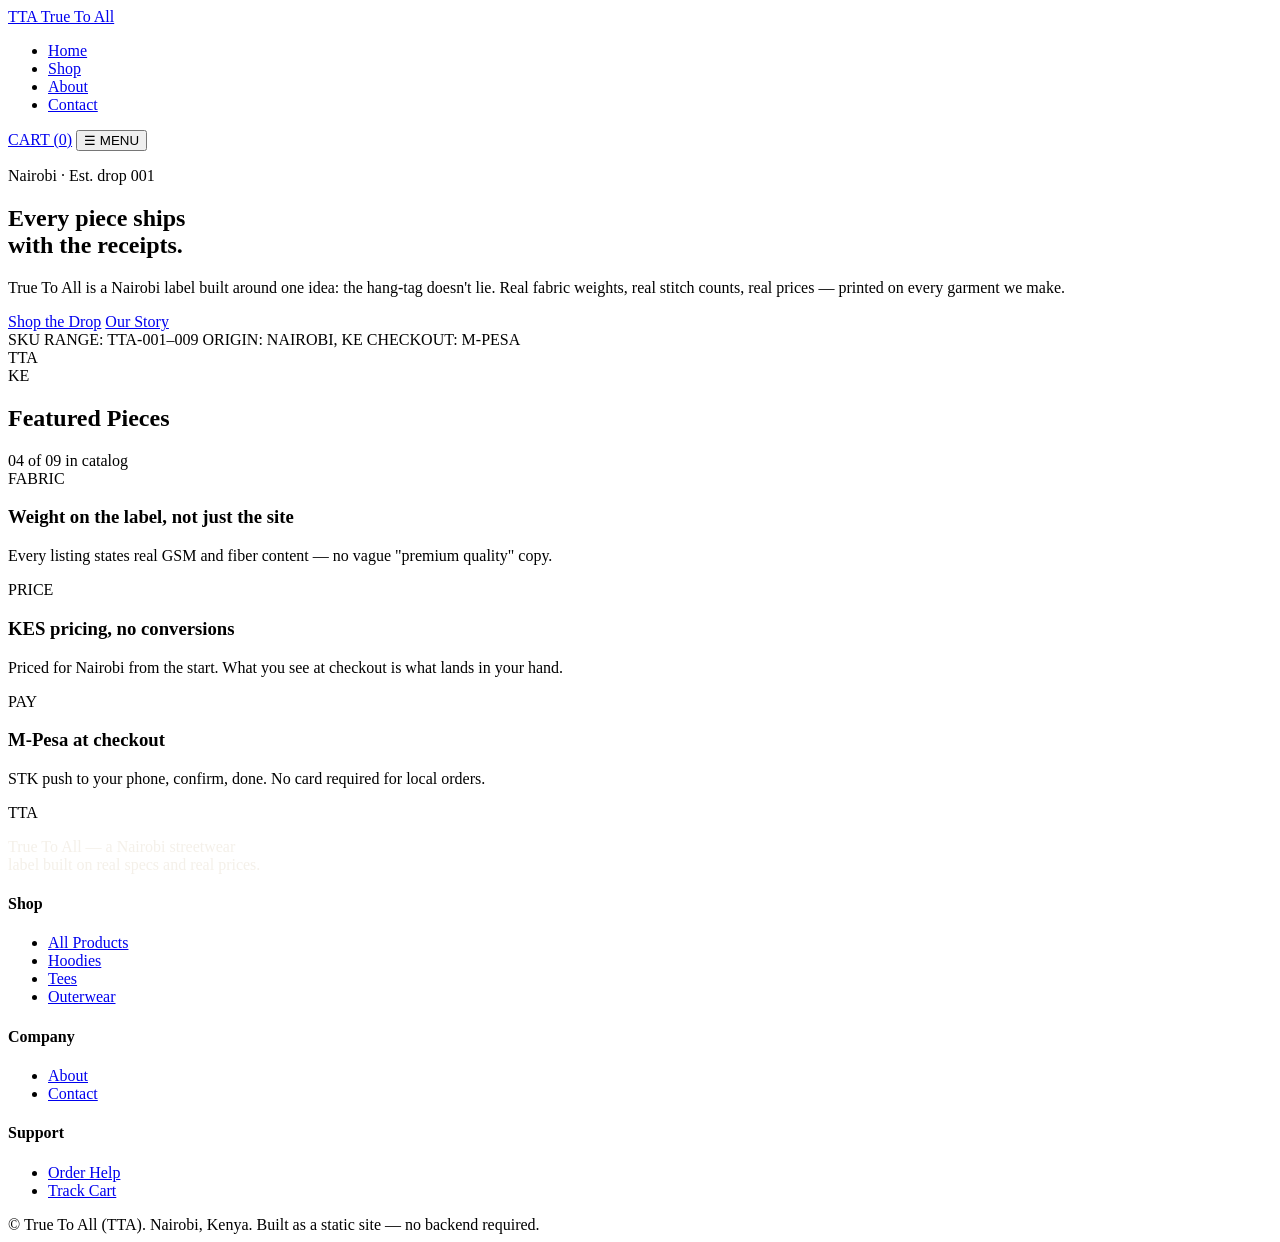
==== index.html @ 3c399b12 "Add files via upload" ====
<!DOCTYPE html>
<html lang="en">
<head>
<meta charset="UTF-8">
<meta name="viewport" content="width=device-width, initial-scale=1.0">
<title>True To All (TTA) — Nairobi Streetwear</title>
<meta name="description" content="True To All (TTA) is a Nairobi-based streetwear label. Hoodies, tees, outerwear and accessories built like the hang-tags they ship with.">
<link rel="preconnect" href="https://fonts.googleapis.com">
<link rel="stylesheet" href="assets/style.css">
</head>
<body>

<header class="site-header">
  <div class="wrap header-inner">
    <a href="index.html" class="logo-stamp">
      <span class="stamp-ring">TTA</span>
      True To All
    </a>
    <nav class="main-nav" aria-label="Primary">
      <ul>
        <li><a href="index.html" class="active">Home</a></li>
        <li><a href="shop.html">Shop</a></li>
        <li><a href="about.html">About</a></li>
        <li><a href="contact.html">Contact</a></li>
      </ul>
    </nav>
    <div class="header-actions">
      <a href="cart.html" class="cart-link">CART (<span id="cart-count">0</span>)</a>
      <button class="nav-toggle" aria-expanded="false" aria-label="Toggle menu">☰ MENU</button>
    </div>
  </div>
</header>

<main>
  <section class="hero">
    <div class="wrap">
      <div class="hang-tag">
        <div class="tag-hole"><div class="eyelet"></div></div>
        <div>
          <p class="eyebrow">Nairobi · Est. drop 001</p>
          <h1>Every piece ships<br>with the <span class="accent">receipts.</span></h1>
          <p class="lede">True To All is a Nairobi label built around one idea: the hang-tag doesn't lie. Real fabric weights, real stitch counts, real prices — printed on every garment we make.</p>
          <div class="hero-ctas">
            <a href="shop.html" class="btn">Shop the Drop</a>
            <a href="about.html" class="btn ghost">Our Story</a>
          </div>
          <div class="hero-meta">
            <span>SKU RANGE: TTA-001–009</span>
            <span>ORIGIN: NAIROBI, KE</span>
            <span>CHECKOUT: M-PESA</span>
          </div>
        </div>
        <div class="hero-visual">
          <div class="stamp-big">TTA<br>KE</div>
        </div>
      </div>
    </div>
  </section>

  <section class="section" id="featured">
    <div class="wrap">
      <div class="section-head">
        <h2>Featured Pieces</h2>
        <span class="tag-label">04 of 09 in catalog</span>
      </div>
      <div class="product-grid" id="featured-grid"></div>
    </div>
  </section>

  <section class="section" style="padding-top:0;">
    <div class="wrap">
      <div class="values-grid">
        <div class="value-card">
          <span class="num-tag">FABRIC</span>
          <h3>Weight on the label, not just the site</h3>
          <p>Every listing states real GSM and fiber content — no vague "premium quality" copy.</p>
        </div>
        <div class="value-card">
          <span class="num-tag">PRICE</span>
          <h3>KES pricing, no conversions</h3>
          <p>Priced for Nairobi from the start. What you see at checkout is what lands in your hand.</p>
        </div>
        <div class="value-card">
          <span class="num-tag">PAY</span>
          <h3>M-Pesa at checkout</h3>
          <p>STK push to your phone, confirm, done. No card required for local orders.</p>
        </div>
      </div>
    </div>
  </section>
</main>

<footer class="site-footer">
  <div class="wrap">
    <div class="footer-grid">
      <div>
        <div class="footer-logo">TTA</div>
        <p style="color:rgba(239,234,224,0.7); max-width:32ch;">True To All — a Nairobi streetwear label built on real specs and real prices.</p>
      </div>
      <div>
        <h4>Shop</h4>
        <ul>
          <li><a href="shop.html">All Products</a></li>
          <li><a href="shop.html">Hoodies</a></li>
          <li><a href="shop.html">Tees</a></li>
          <li><a href="shop.html">Outerwear</a></li>
        </ul>
      </div>
      <div>
        <h4>Company</h4>
        <ul>
          <li><a href="about.html">About</a></li>
          <li><a href="contact.html">Contact</a></li>
        </ul>
      </div>
      <div>
        <h4>Support</h4>
        <ul>
          <li><a href="contact.html">Order Help</a></li>
          <li><a href="cart.html">Track Cart</a></li>
        </ul>
      </div>
    </div>
    <div class="footer-bottom">
      <span>© <span id="year"></span> True To All (TTA). Nairobi, Kenya.</span>
      <span>Built as a static site — no backend required.</span>
    </div>
  </div>
</footer>

<script src="assets/products.js"></script>
<script src="assets/cart.js"></script>
<script src="assets/main.js"></script>
<script>
  const featured = TTA_PRODUCTS.slice(0, 4);
  const grid = document.getElementById("featured-grid");
  grid.innerHTML = featured.map(p => `
    <article class="tag-card">
      <div class="tag-card-top">
        <span>${p.sku}</span>
        <span>${p.cat}</span>
      </div>
      <a href="product.html?id=${p.id}" class="tag-card-media">
        <span class="glyph">${p.art}</span>
        ${p.stock === "Low Stock" ? '<span class="stock-badge">Low Stock</span>' : ''}
      </a>
      <div class="tag-card-body">
        <span class="cat">${p.cat}</span>
        <h3><a href="product.html?id=${p.id}">${p.name}</a></h3>
        <div class="tag-card-price">${formatKES(p.price)}</div>
        <div class="tag-card-actions">
          <a href="product.html?id=${p.id}" class="btn small">View</a>
        </div>
      </div>
    </article>
  `).join("");
</script>
</body>
</html>
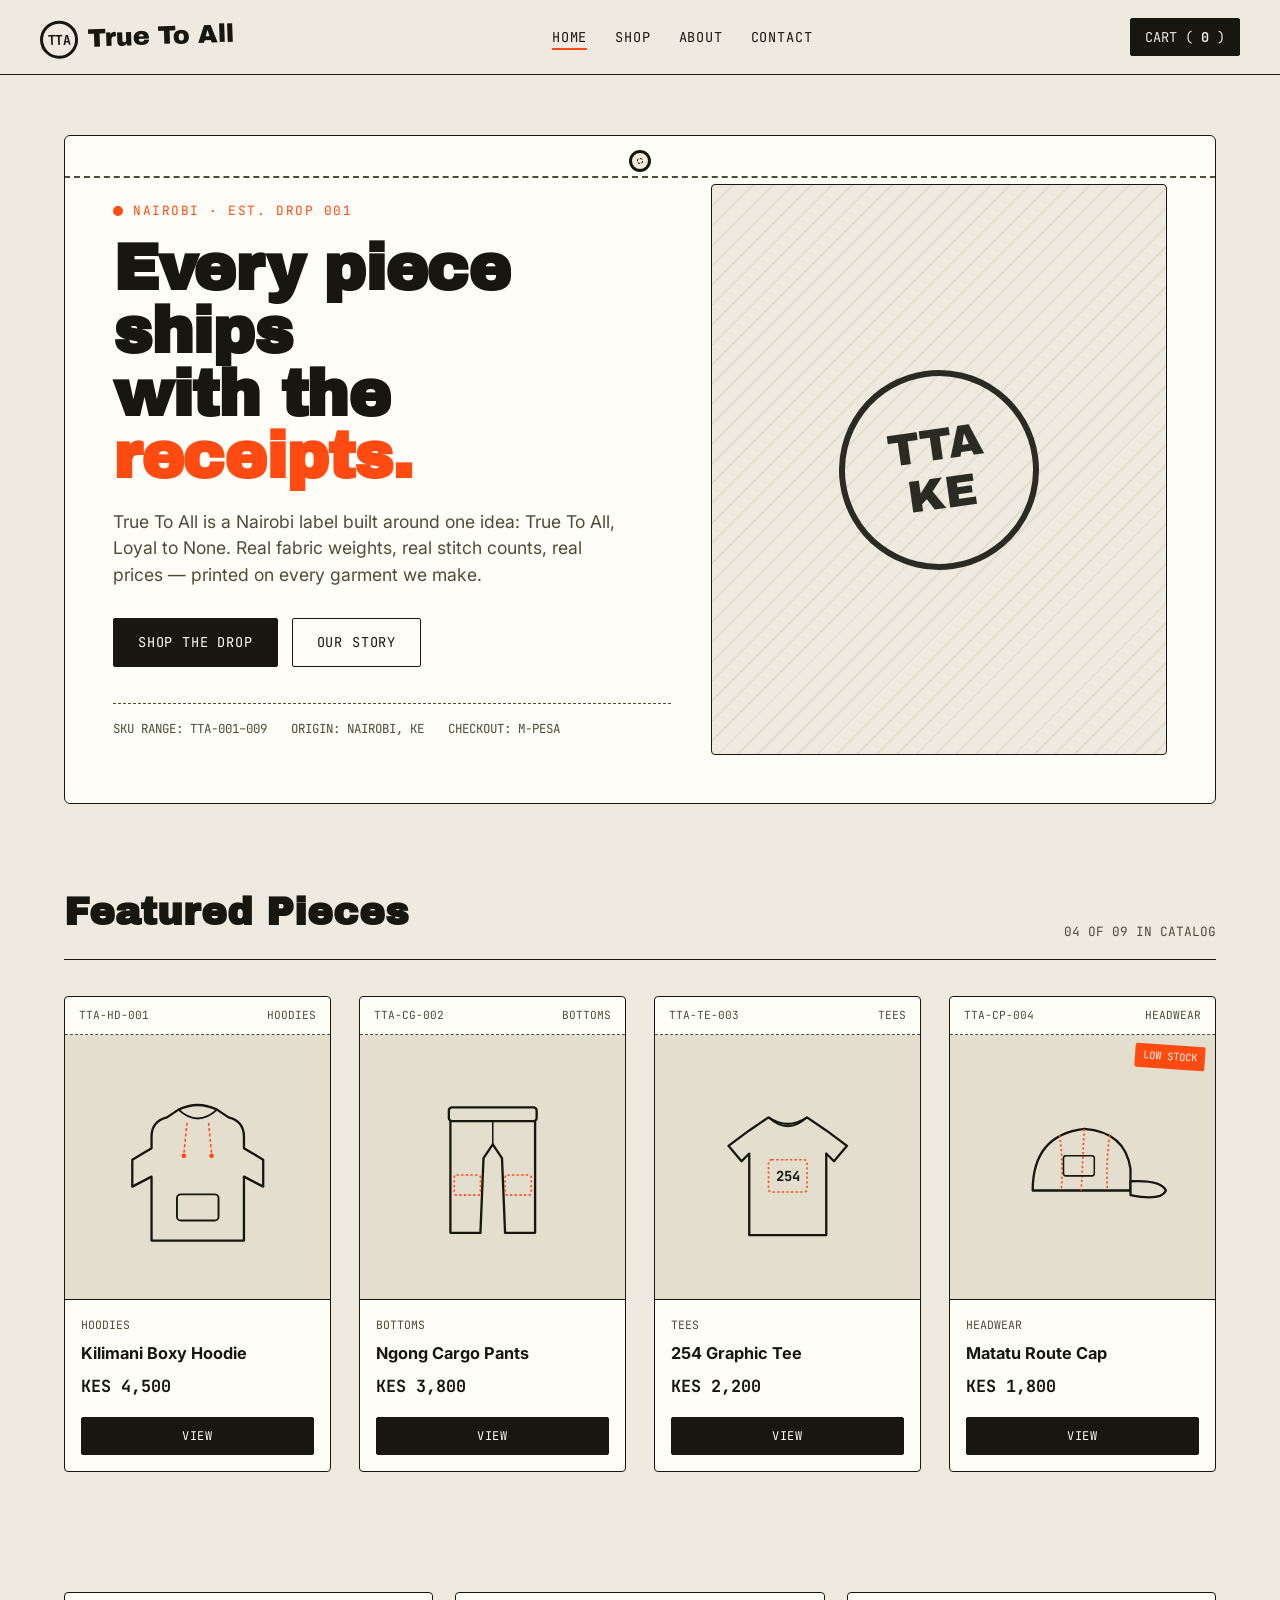
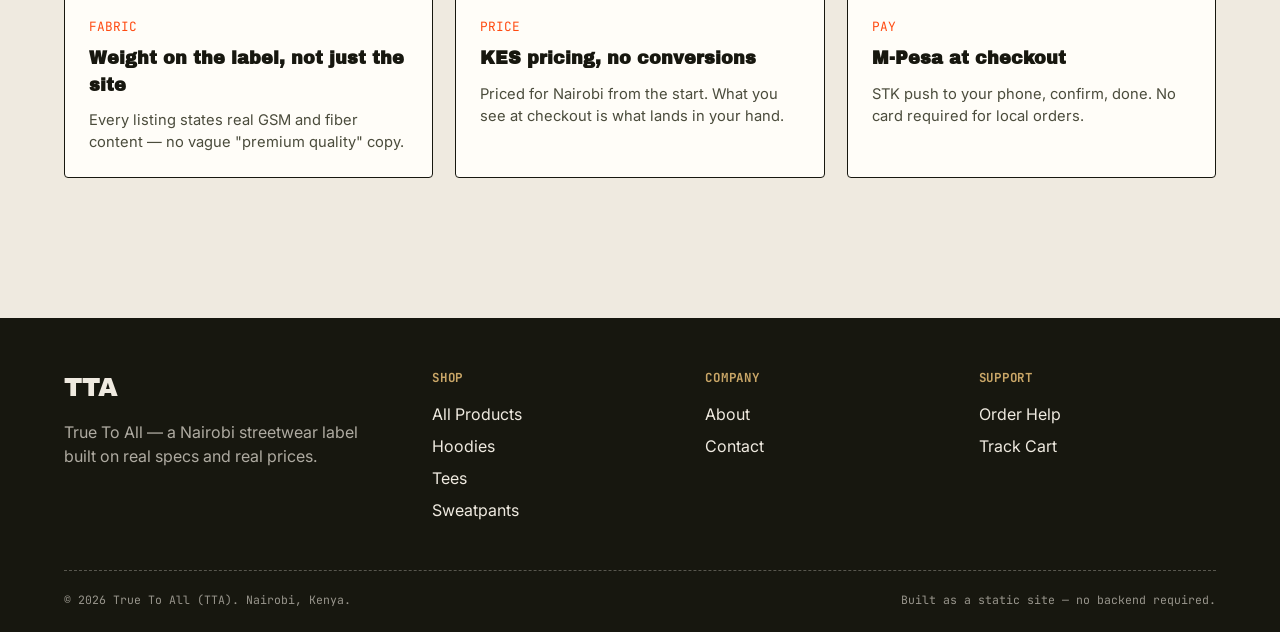
==== commit 156072de: "Update index.html" ====
--- a/index.html
+++ b/index.html
@@ -4,7 +4,7 @@
 <meta charset="UTF-8">
 <meta name="viewport" content="width=device-width, initial-scale=1.0">
 <title>True To All (TTA) — Nairobi Streetwear</title>
-<meta name="description" content="True To All (TTA) is a Nairobi-based streetwear label. Hoodies, tees, outerwear and accessories built like the hang-tags they ship with.">
+<meta name="description" content="True To All (TTA) is a Nairobi-based streetwear label. Hoodies, tees, sweatpants and accessories built like the hang-tags they ship with.">
 <link rel="preconnect" href="https://fonts.googleapis.com">
 <link rel="stylesheet" href="assets/style.css">
 </head>
@@ -39,7 +39,7 @@
         <div>
           <p class="eyebrow">Nairobi · Est. drop 001</p>
           <h1>Every piece ships<br>with the <span class="accent">receipts.</span></h1>
-          <p class="lede">True To All is a Nairobi label built around one idea: the hang-tag doesn't lie. Real fabric weights, real stitch counts, real prices — printed on every garment we make.</p>
+          <p class="lede">True To All is a Nairobi label built around one idea: True To All, Loyal to None. Real fabric weights, real stitch counts, real prices — printed on every garment we make.</p>
           <div class="hero-ctas">
             <a href="shop.html" class="btn">Shop the Drop</a>
             <a href="about.html" class="btn ghost">Our Story</a>
@@ -103,7 +103,7 @@
           <li><a href="shop.html">All Products</a></li>
           <li><a href="shop.html">Hoodies</a></li>
           <li><a href="shop.html">Tees</a></li>
-          <li><a href="shop.html">Outerwear</a></li>
+          <li><a href="shop.html">Sweatpants</a></li>
         </ul>
       </div>
       <div>
--- a/assets/style.css
+++ b/assets/style.css
@@ -0,0 +1,790 @@
+/* ============================================
+   TRUE TO ALL (TTA) — Design System
+   Hang-tag / garment-label visual identity
+   ============================================ */
+
+@import url('https://fonts.googleapis.com/css2?family=Archivo+Black&family=JetBrains+Mono:wght@400;500;700&family=Inter:wght@400;500;600;700;800&display=swap');
+
+:root{
+  --canvas: #EFEAE0;
+  --canvas-dim: #E4DECF;
+  --ink: #17170F;
+  --stitch: #FF4B12;
+  --olive: #4B4C3C;
+  --manila: #C9A667;
+  --white: #FFFDF8;
+
+  --display: 'Archivo Black', sans-serif;
+  --mono: 'JetBrains Mono', monospace;
+  --body: 'Inter', sans-serif;
+
+  --radius: 2px;
+  --border: 1.5px solid var(--ink);
+}
+
+*{ box-sizing:border-box; margin:0; padding:0; }
+
+html{ scroll-behavior:smooth; }
+
+body{
+  background:var(--canvas);
+  color:var(--ink);
+  font-family:var(--body);
+  line-height:1.5;
+  -webkit-font-smoothing:antialiased;
+}
+
+img{ max-width:100%; display:block; }
+a{ color:inherit; text-decoration:none; }
+ul{ list-style:none; }
+button{ font-family:inherit; cursor:pointer; }
+
+:focus-visible{
+  outline:3px solid var(--stitch);
+  outline-offset:2px;
+}
+
+.wrap{
+  max-width:1200px;
+  margin:0 auto;
+  padding:0 24px;
+}
+
+.eyelet{
+  width:22px; height:22px;
+  border-radius:50%;
+  border:3px solid var(--ink);
+  background:var(--canvas);
+  position:relative;
+  flex-shrink:0;
+}
+.eyelet::after{
+  content:'';
+  position:absolute; inset:5px;
+  border-radius:50%;
+  border:1px dashed var(--ink);
+}
+
+/* ---------- Header ---------- */
+.site-header{
+  border-bottom:var(--border);
+  background:var(--canvas);
+  position:sticky;
+  top:0;
+  z-index:100;
+}
+.header-inner{
+  display:flex;
+  align-items:center;
+  justify-content:space-between;
+  padding:18px 0;
+}
+.logo-stamp{
+  font-family:var(--display);
+  font-size:1.6rem;
+  letter-spacing:-0.02em;
+  display:flex;
+  align-items:center;
+  gap:10px;
+  transform:rotate(-2deg);
+}
+.logo-stamp .stamp-ring{
+  width:38px;height:38px;
+  border-radius:50%;
+  border:3px solid var(--ink);
+  display:flex;align-items:center;justify-content:center;
+  font-size:0.85rem;
+  font-family:var(--mono);
+  font-weight:700;
+}
+nav.main-nav ul{
+  display:flex;
+  gap:28px;
+  font-family:var(--mono);
+  font-size:0.85rem;
+  text-transform:uppercase;
+  letter-spacing:0.06em;
+}
+nav.main-nav a{
+  position:relative;
+  padding-bottom:4px;
+}
+nav.main-nav a::after{
+  content:'';
+  position:absolute; left:0; bottom:0;
+  width:0; height:2px;
+  background:var(--stitch);
+  transition:width .2s ease;
+}
+nav.main-nav a:hover::after, nav.main-nav a.active::after{ width:100%; }
+
+.header-actions{ display:flex; align-items:center; gap:18px; }
+.cart-link{
+  font-family:var(--mono);
+  font-size:0.85rem;
+  border:var(--border);
+  padding:8px 14px;
+  border-radius:var(--radius);
+  background:var(--ink);
+  color:var(--canvas);
+  display:flex;
+  gap:8px;
+  align-items:center;
+}
+.cart-link:hover{ background:var(--stitch); }
+#cart-count{ font-weight:700; }
+
+.nav-toggle{ display:none; background:none; border:var(--border); padding:8px 10px; }
+
+/* ---------- Buttons ---------- */
+.btn{
+  display:inline-flex;
+  align-items:center;
+  gap:8px;
+  font-family:var(--mono);
+  font-size:0.85rem;
+  text-transform:uppercase;
+  letter-spacing:0.06em;
+  padding:13px 24px;
+  border:var(--border);
+  border-radius:var(--radius);
+  background:var(--ink);
+  color:var(--white);
+  transition:transform .15s ease, background .15s ease;
+}
+.btn:hover{ background:var(--stitch); transform:translateY(-2px); }
+.btn.ghost{
+  background:transparent;
+  color:var(--ink);
+}
+.btn.ghost:hover{ background:var(--ink); color:var(--canvas); }
+.btn.small{ padding:9px 16px; font-size:0.75rem; }
+.btn:disabled{ opacity:0.4; cursor:not-allowed; transform:none; }
+
+/* ---------- Hero (the oversized hang tag) ---------- */
+.hero{
+  padding:60px 0 0;
+}
+.hang-tag{
+  border:var(--border);
+  background:var(--white);
+  border-radius:6px;
+  padding:48px;
+  position:relative;
+  display:grid;
+  grid-template-columns:1.1fr 0.9fr;
+  gap:40px;
+  align-items:center;
+  overflow:hidden;
+}
+.hang-tag::before{
+  content:'';
+  position:absolute;
+  top:40px; left:-1px;
+  width:calc(100% + 2px);
+  border-top:2px dashed var(--olive);
+}
+.tag-hole{
+  position:absolute;
+  top:14px; left:50%;
+  transform:translateX(-50%);
+}
+.eyebrow{
+  font-family:var(--mono);
+  font-size:0.8rem;
+  text-transform:uppercase;
+  letter-spacing:0.12em;
+  color:var(--stitch);
+  display:flex;
+  align-items:center;
+  gap:10px;
+  margin-bottom:18px;
+}
+.eyebrow::before{
+  content:'';
+  width:10px;height:10px;
+  background:var(--stitch);
+  border-radius:50%;
+}
+.hero h1{
+  font-family:var(--display);
+  font-size:clamp(2.6rem, 5vw, 4.4rem);
+  line-height:0.98;
+  letter-spacing:-0.02em;
+  margin-bottom:20px;
+}
+.hero h1 .accent{ color:var(--stitch); }
+.hero p.lede{
+  font-size:1.1rem;
+  max-width:46ch;
+  color:var(--olive);
+  margin-bottom:30px;
+}
+.hero-ctas{ display:flex; gap:14px; flex-wrap:wrap; margin-bottom:36px; }
+.hero-meta{
+  font-family:var(--mono);
+  font-size:0.78rem;
+  display:flex;
+  gap:24px;
+  color:var(--olive);
+  border-top:1px dashed var(--olive);
+  padding-top:16px;
+  flex-wrap:wrap;
+}
+
+.hero-visual{
+  position:relative;
+  aspect-ratio:4/5;
+  background:
+    repeating-linear-gradient(135deg, var(--canvas-dim) 0 2px, transparent 2px 14px),
+    var(--canvas);
+  border:var(--border);
+  border-radius:4px;
+  display:flex;
+  align-items:center;
+  justify-content:center;
+}
+.hero-visual .stamp-big{
+  font-family:var(--display);
+  font-size:2.8rem;
+  color:var(--ink);
+  transform:rotate(-8deg);
+  opacity:0.9;
+  text-align:center;
+  line-height:1.1;
+  border:6px solid var(--ink);
+  padding:20px 10px;
+  border-radius:50%;
+  width:200px; height:200px;
+  display:flex; align-items:center; justify-content:center;
+}
+
+/* ---------- Section headers ---------- */
+.section{ padding:80px 0; }
+.section-head{
+  display:flex;
+  justify-content:space-between;
+  align-items:flex-end;
+  margin-bottom:36px;
+  border-bottom:var(--border);
+  padding-bottom:18px;
+  gap:20px;
+  flex-wrap:wrap;
+}
+.section-head h2{
+  font-family:var(--display);
+  font-size:clamp(1.6rem,3vw,2.4rem);
+}
+.section-head .tag-label{
+  font-family:var(--mono);
+  font-size:0.8rem;
+  color:var(--olive);
+  text-transform:uppercase;
+}
+
+/* ---------- Product grid & swing tag cards ---------- */
+.product-grid{
+  display:grid;
+  grid-template-columns:repeat(auto-fill, minmax(250px, 1fr));
+  gap:28px;
+}
+.tag-card{
+  background:var(--white);
+  border:var(--border);
+  border-radius:4px;
+  overflow:hidden;
+  display:flex;
+  flex-direction:column;
+  transition:transform .18s ease, box-shadow .18s ease;
+}
+.tag-card:hover{
+  transform:translateY(-6px) rotate(-1deg);
+  box-shadow:6px 10px 0 rgba(23,23,15,0.12);
+}
+.tag-card-top{
+  display:flex;
+  align-items:center;
+  justify-content:space-between;
+  padding:10px 14px;
+  border-bottom:1px dashed var(--olive);
+  font-family:var(--mono);
+  font-size:0.7rem;
+  text-transform:uppercase;
+  color:var(--olive);
+}
+.tag-card-media{
+  aspect-ratio:1/1;
+  background:var(--canvas-dim);
+  display:flex;
+  align-items:center;
+  justify-content:center;
+  position:relative;
+  border-bottom:var(--border);
+}
+.tag-card-media .glyph{
+  width:70%;
+  height:70%;
+  display:flex;
+  align-items:center;
+  justify-content:center;
+}
+.tag-card-media .glyph svg{
+  width:100%;
+  height:100%;
+}
+.tag-card-media .stock-badge{
+  position:absolute;
+  top:10px; right:10px;
+  background:var(--stitch);
+  color:var(--white);
+  font-family:var(--mono);
+  font-size:0.65rem;
+  text-transform:uppercase;
+  padding:4px 8px;
+  border-radius:2px;
+  transform:rotate(4deg);
+}
+.tag-card-body{
+  padding:16px;
+  display:flex;
+  flex-direction:column;
+  gap:8px;
+  flex:1;
+}
+.tag-card-body h3{
+  font-family:var(--body);
+  font-weight:700;
+  font-size:1.02rem;
+}
+.tag-card-body .cat{
+  font-family:var(--mono);
+  font-size:0.72rem;
+  color:var(--olive);
+  text-transform:uppercase;
+}
+.tag-card-price{
+  font-family:var(--mono);
+  font-weight:700;
+  font-size:1.05rem;
+  margin-top:auto;
+}
+.tag-card-actions{ display:flex; gap:8px; margin-top:10px; }
+.tag-card-actions .btn{ flex:1; justify-content:center; }
+
+/* ---------- Filters (shop page) ---------- */
+.filter-bar{
+  display:flex;
+  gap:10px;
+  flex-wrap:wrap;
+  margin-bottom:32px;
+}
+.filter-chip{
+  font-family:var(--mono);
+  font-size:0.78rem;
+  text-transform:uppercase;
+  padding:8px 16px;
+  border:var(--border);
+  border-radius:20px;
+  background:transparent;
+}
+.filter-chip.active, .filter-chip:hover{
+  background:var(--ink);
+  color:var(--canvas);
+}
+
+/* ---------- Product detail ---------- */
+.product-detail{
+  display:grid;
+  grid-template-columns:1fr 1fr;
+  gap:56px;
+  align-items:start;
+}
+.product-media-main{
+  background:var(--white);
+  border:var(--border);
+  border-radius:6px;
+  aspect-ratio:1/1;
+  display:flex;
+  align-items:center;
+  justify-content:center;
+  position:relative;
+}
+.product-media-main .glyph-lg{
+  width:78%;
+  height:78%;
+  display:flex;
+  align-items:center;
+  justify-content:center;
+}
+.product-media-main .glyph-lg svg{
+  width:100%;
+  height:100%;
+}
+.product-info .cat{
+  font-family:var(--mono);
+  text-transform:uppercase;
+  font-size:0.8rem;
+  color:var(--stitch);
+  margin-bottom:8px;
+  display:block;
+}
+.product-info h1{
+  font-family:var(--display);
+  font-size:2.2rem;
+  margin-bottom:14px;
+  line-height:1.05;
+}
+.product-info .price{
+  font-family:var(--mono);
+  font-size:1.6rem;
+  font-weight:700;
+  margin-bottom:20px;
+}
+.product-info .desc{
+  color:var(--olive);
+  margin-bottom:26px;
+  max-width:52ch;
+}
+.option-group{ margin-bottom:22px; }
+.option-group label.title{
+  font-family:var(--mono);
+  font-size:0.78rem;
+  text-transform:uppercase;
+  display:block;
+  margin-bottom:10px;
+}
+.size-options{ display:flex; gap:8px; flex-wrap:wrap; }
+.size-btn{
+  border:var(--border);
+  background:var(--white);
+  padding:8px 14px;
+  font-family:var(--mono);
+  border-radius:2px;
+  font-size:0.85rem;
+}
+.size-btn.selected, .size-btn:hover{ background:var(--ink); color:var(--canvas); }
+.qty-row{ display:flex; align-items:center; gap:12px; }
+.qty-row button{
+  border:var(--border);
+  background:var(--white);
+  width:36px; height:36px;
+  font-family:var(--mono);
+  font-size:1.1rem;
+}
+.qty-row span{ font-family:var(--mono); min-width:24px; text-align:center; }
+.product-actions{ display:flex; gap:12px; margin-top:8px; flex-wrap:wrap; }
+.product-tag-info{
+  margin-top:30px;
+  border-top:1px dashed var(--olive);
+  padding-top:20px;
+  font-family:var(--mono);
+  font-size:0.75rem;
+  color:var(--olive);
+  display:flex;
+  justify-content:space-between;
+  flex-wrap:wrap;
+  gap:10px;
+}
+
+/* ---------- Cart ---------- */
+.cart-layout{
+  display:grid;
+  grid-template-columns:1.6fr 1fr;
+  gap:40px;
+  align-items:start;
+}
+.cart-item{
+  display:grid;
+  grid-template-columns:70px 1fr auto auto;
+  gap:16px;
+  align-items:center;
+  border:var(--border);
+  background:var(--white);
+  border-radius:4px;
+  padding:14px;
+  margin-bottom:14px;
+}
+.cart-item .glyph-sm{
+  width:70px;height:70px;
+  background:var(--canvas-dim);
+  display:flex;align-items:center;justify-content:center;
+  border-radius:2px;
+  padding:8px;
+  flex-shrink:0;
+}
+.cart-item .glyph-sm svg{
+  width:100%;
+  height:100%;
+}
+.cart-item .meta .name{ font-weight:700; margin-bottom:4px; }
+.cart-item .meta .sub{ font-family:var(--mono); font-size:0.75rem; color:var(--olive); }
+.cart-item .price{ font-family:var(--mono); font-weight:700; }
+.cart-item .remove{
+  font-family:var(--mono);
+  font-size:0.7rem;
+  text-decoration:underline;
+  color:var(--stitch);
+  background:none; border:none;
+}
+.cart-summary{
+  border:var(--border);
+  background:var(--white);
+  border-radius:4px;
+  padding:24px;
+  position:sticky;
+  top:100px;
+}
+.cart-summary h2{ font-family:var(--display); font-size:1.3rem; margin-bottom:20px; }
+.summary-row{
+  display:flex; justify-content:space-between;
+  font-family:var(--mono); font-size:0.9rem;
+  margin-bottom:10px;
+}
+.summary-row.total{
+  border-top:1px dashed var(--olive);
+  padding-top:14px;
+  margin-top:14px;
+  font-weight:700;
+  font-size:1.1rem;
+}
+.empty-state{
+  text-align:center;
+  padding:80px 20px;
+  border:var(--border);
+  background:var(--white);
+  border-radius:6px;
+}
+.empty-state .glyph{ font-size:3rem; margin-bottom:16px; }
+
+/* ---------- Checkout / M-Pesa ---------- */
+.checkout-panel{
+  border:var(--border);
+  background:var(--white);
+  border-radius:6px;
+  padding:28px;
+  margin-top:20px;
+}
+.mpesa-badge{
+  display:inline-flex;
+  align-items:center;
+  gap:8px;
+  background:#0E8A3E;
+  color:var(--white);
+  font-family:var(--mono);
+  font-size:0.75rem;
+  padding:6px 12px;
+  border-radius:2px;
+  margin-bottom:16px;
+}
+.field-row{ margin-bottom:16px; }
+.field-row label{
+  display:block;
+  font-family:var(--mono);
+  font-size:0.78rem;
+  text-transform:uppercase;
+  margin-bottom:6px;
+}
+.field-row input{
+  width:100%;
+  padding:12px 14px;
+  border:var(--border);
+  border-radius:2px;
+  font-family:var(--body);
+  font-size:0.95rem;
+  background:var(--canvas);
+}
+.field-row input:focus{ outline:2px solid var(--stitch); }
+.stk-status{
+  margin-top:16px;
+  padding:14px;
+  border:1px dashed var(--olive);
+  border-radius:4px;
+  font-family:var(--mono);
+  font-size:0.85rem;
+  display:none;
+}
+.stk-status.show{ display:block; }
+.stk-status.success{ border-color:#0E8A3E; color:#0E8A3E; }
+
+/* ---------- About / lookbook ---------- */
+.about-grid{
+  display:grid;
+  grid-template-columns:1fr 1fr;
+  gap:50px;
+  align-items:center;
+}
+.about-grid p{ margin-bottom:16px; color:var(--olive); }
+.stat-row{
+  display:flex;
+  gap:30px;
+  margin-top:26px;
+  flex-wrap:wrap;
+}
+.stat{ font-family:var(--mono); }
+.stat .num{ font-family:var(--display); font-size:1.8rem; display:block; }
+.stat .lbl{ font-size:0.7rem; text-transform:uppercase; color:var(--olive); }
+
+.values-grid{
+  display:grid;
+  grid-template-columns:repeat(3, 1fr);
+  gap:22px;
+  margin-top:40px;
+}
+.value-card{
+  border:var(--border);
+  background:var(--white);
+  padding:24px;
+  border-radius:4px;
+}
+.value-card .num-tag{
+  font-family:var(--mono);
+  color:var(--stitch);
+  font-size:0.8rem;
+  margin-bottom:10px;
+  display:block;
+}
+.value-card h3{ font-family:var(--display); font-size:1.1rem; margin-bottom:10px; }
+.value-card p{ color:var(--olive); font-size:0.92rem; }
+
+/* ---------- Contact ---------- */
+.contact-layout{
+  display:grid;
+  grid-template-columns:1fr 1fr;
+  gap:50px;
+}
+form.contact-form .field-row textarea{
+  width:100%;
+  padding:12px 14px;
+  border:var(--border);
+  border-radius:2px;
+  font-family:var(--body);
+  min-height:140px;
+  resize:vertical;
+  background:var(--canvas);
+}
+.contact-info-card{
+  border:var(--border);
+  background:var(--white);
+  padding:28px;
+  border-radius:6px;
+}
+.contact-info-card .row{
+  display:flex;
+  gap:14px;
+  padding:14px 0;
+  border-bottom:1px dashed var(--olive);
+}
+.contact-info-card .row:last-child{ border-bottom:none; }
+.contact-info-card .row .lbl{
+  font-family:var(--mono);
+  font-size:0.75rem;
+  text-transform:uppercase;
+  color:var(--olive);
+  width:90px;
+  flex-shrink:0;
+}
+.form-success{
+  display:none;
+  border:1px dashed #0E8A3E;
+  color:#0E8A3E;
+  font-family:var(--mono);
+  font-size:0.85rem;
+  padding:14px;
+  border-radius:4px;
+  margin-top:14px;
+}
+.form-success.show{ display:block; }
+
+/* ---------- Toast ---------- */
+.toast{
+  position:fixed;
+  bottom:24px;
+  right:24px;
+  background:var(--ink);
+  color:var(--canvas);
+  font-family:var(--mono);
+  font-size:0.85rem;
+  padding:14px 20px;
+  border-radius:4px;
+  transform:translateY(120%);
+  opacity:0;
+  transition:all .3s ease;
+  z-index:1000;
+  border:var(--border);
+  max-width:80vw;
+}
+.toast.show{ transform:translateY(0); opacity:1; }
+
+/* ---------- Footer ---------- */
+.site-footer{
+  border-top:var(--border);
+  margin-top:60px;
+  background:var(--ink);
+  color:var(--canvas);
+  padding:50px 0 24px;
+}
+.footer-grid{
+  display:grid;
+  grid-template-columns:1.4fr 1fr 1fr 1fr;
+  gap:36px;
+  margin-bottom:40px;
+}
+.footer-grid h4{
+  font-family:var(--mono);
+  font-size:0.78rem;
+  text-transform:uppercase;
+  letter-spacing:0.06em;
+  margin-bottom:14px;
+  color:var(--manila);
+}
+.footer-grid ul li{ margin-bottom:8px; }
+.footer-grid ul a:hover{ color:var(--stitch); }
+.footer-logo{
+  font-family:var(--display);
+  font-size:1.6rem;
+  margin-bottom:12px;
+}
+.footer-bottom{
+  border-top:1px dashed rgba(239,234,224,0.3);
+  padding-top:20px;
+  display:flex;
+  justify-content:space-between;
+  font-family:var(--mono);
+  font-size:0.72rem;
+  color:rgba(239,234,224,0.6);
+  flex-wrap:wrap;
+  gap:10px;
+}
+
+/* ---------- Responsive ---------- */
+@media (max-width: 860px){
+  .hang-tag{ grid-template-columns:1fr; padding:32px; }
+  .product-detail{ grid-template-columns:1fr; }
+  .about-grid{ grid-template-columns:1fr; }
+  .contact-layout{ grid-template-columns:1fr; }
+  .cart-layout{ grid-template-columns:1fr; }
+  .values-grid{ grid-template-columns:1fr 1fr; }
+  .footer-grid{ grid-template-columns:1fr 1fr; }
+}
+@media (max-width: 640px){
+  nav.main-nav{
+    position:fixed;
+    top:70px; left:0; right:0;
+    background:var(--canvas);
+    border-bottom:var(--border);
+    flex-direction:column;
+    padding:20px 24px;
+    display:none;
+  }
+  nav.main-nav.open{ display:flex; }
+  nav.main-nav ul{ flex-direction:column; gap:16px; }
+  .nav-toggle{ display:block; }
+  .values-grid{ grid-template-columns:1fr; }
+  .footer-grid{ grid-template-columns:1fr; }
+  .cart-item{ grid-template-columns:50px 1fr; }
+  .cart-item .price, .cart-item .remove{ grid-column:2; }
+}
+
+@media (prefers-reduced-motion: reduce){
+  *{ transition:none !important; animation:none !important; scroll-behavior:auto !important; }
+}
